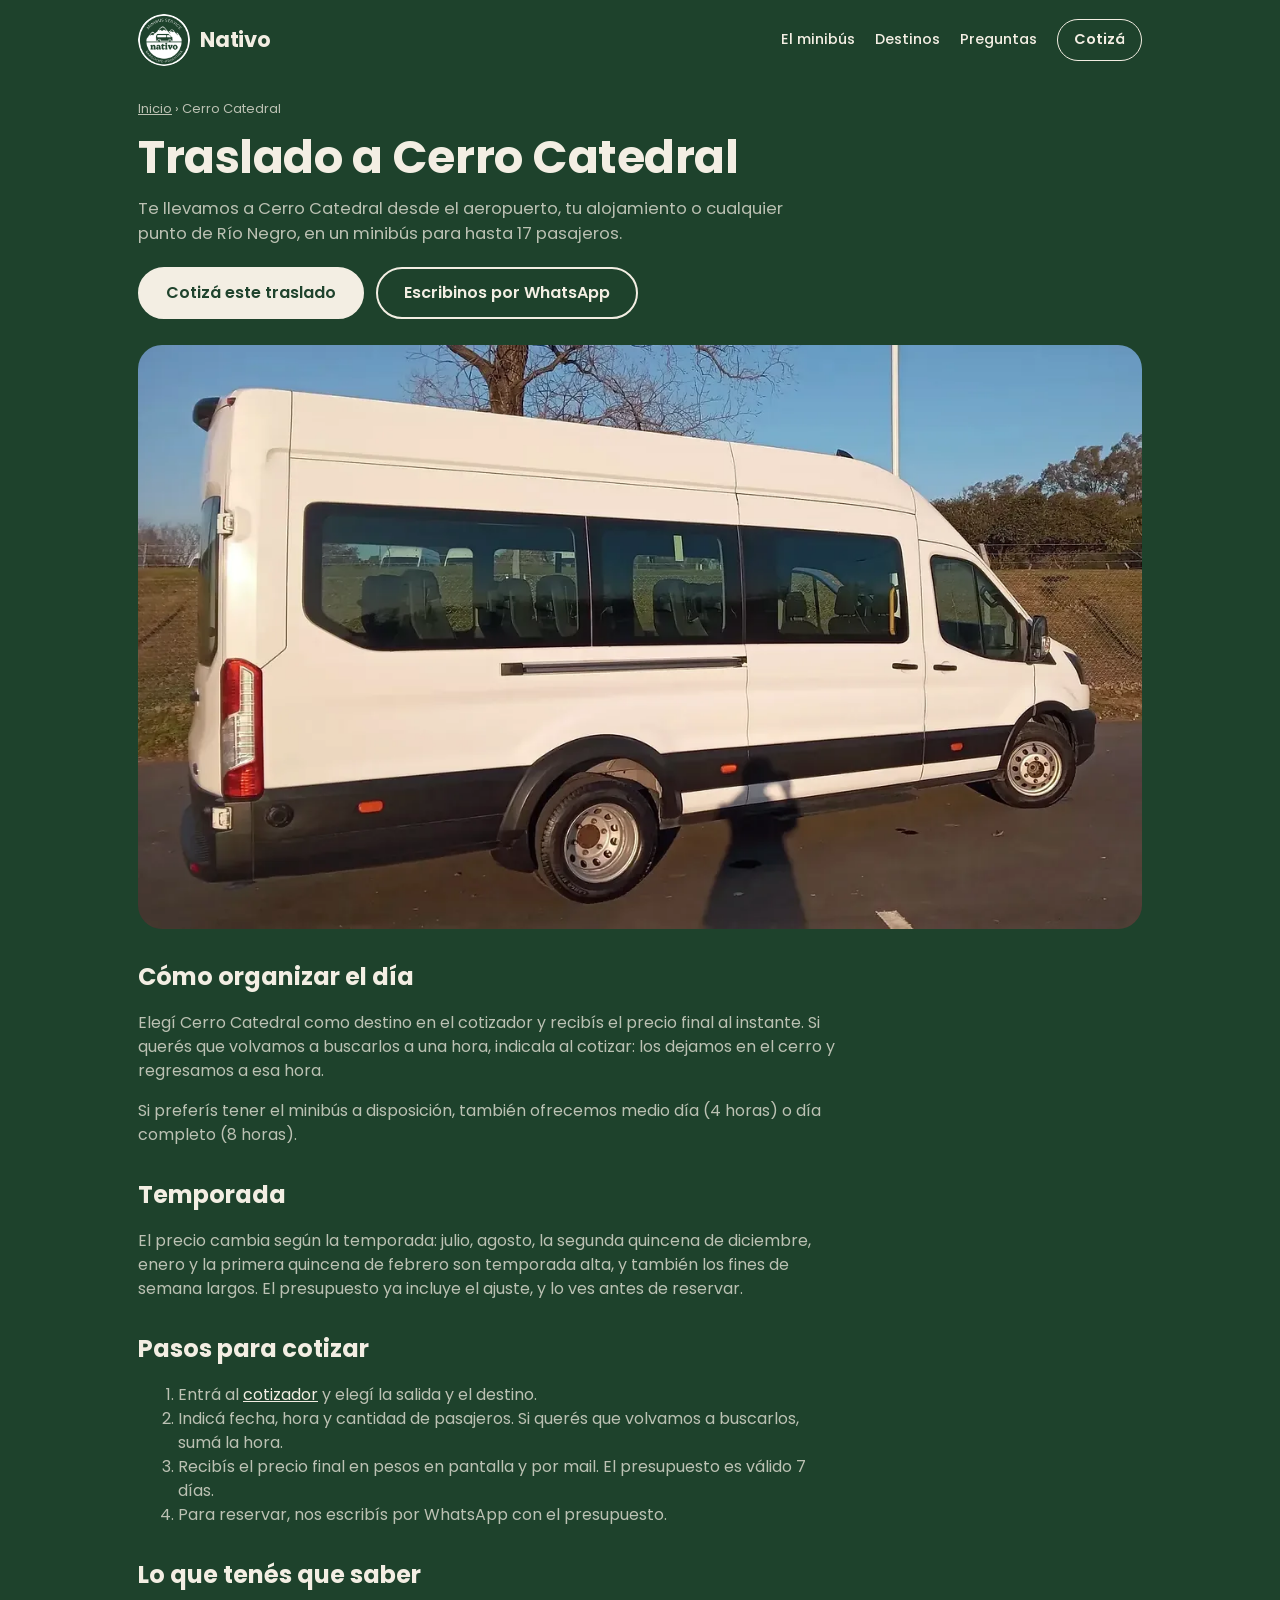
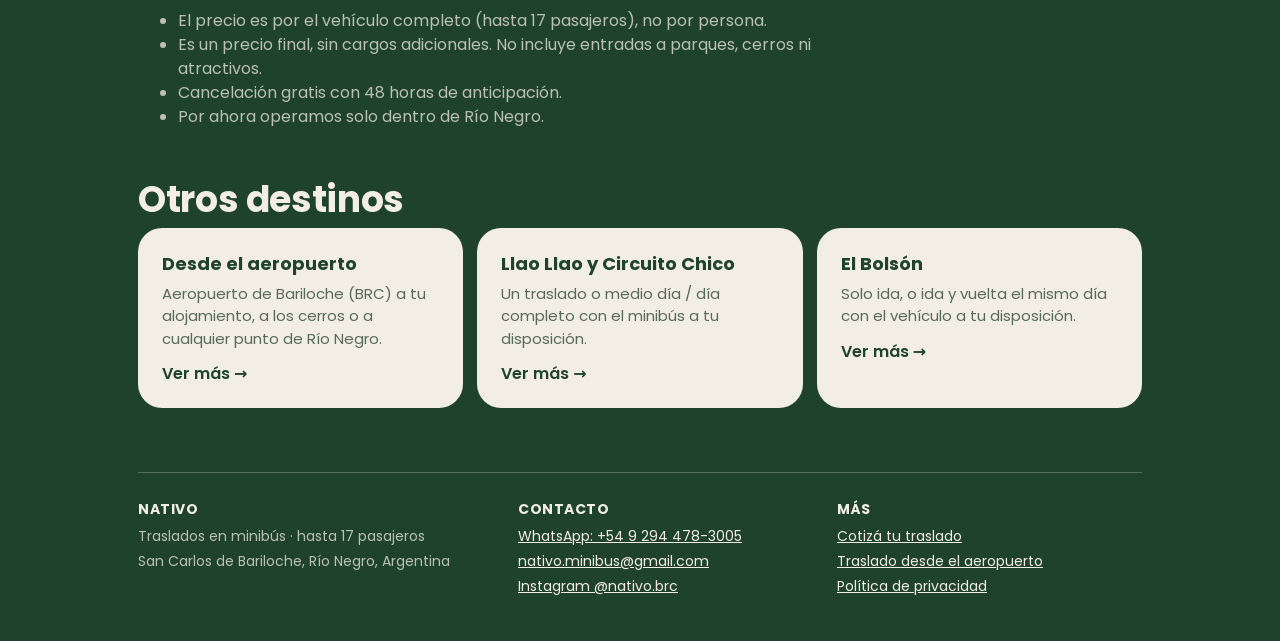
==== cerro-catedral/index.html @ 0f1cdb34 "Add files via upload" ====
<!DOCTYPE html>
<html lang="es-AR">
<head>
<meta charset="utf-8">
<meta name="viewport" content="width=device-width, initial-scale=1, viewport-fit=cover">
<title>Traslado a Cerro Catedral desde Bariloche · Nativo</title>
<meta name="description" content="Minibús para hasta 17 pasajeros a Cerro Catedral desde el aeropuerto, tu alojamiento o cualquier punto de Río Negro. Precio final al instante.">
<link rel="canonical" href="https://nativo-brc.github.io/cerro-catedral/">
<link rel="icon" type="image/png" href="/img/logo-nativo.png">
<meta property="og:type" content="website">
<meta property="og:locale" content="es_AR">
<meta property="og:site_name" content="Nativo">
<meta property="og:title" content="Traslado a Cerro Catedral desde Bariloche · Nativo">
<meta property="og:description" content="Minibús para hasta 17 pasajeros a Cerro Catedral desde el aeropuerto, tu alojamiento o cualquier punto de Río Negro. Precio final al instante.">
<meta property="og:url" content="https://nativo-brc.github.io/cerro-catedral/">
<meta property="og:image" content="https://nativo-brc.github.io/img/og-nativo.jpg">
<meta name="twitter:card" content="summary_large_image">
<link rel="preconnect" href="https://fonts.googleapis.com"><link href="https://fonts.googleapis.com/css2?family=Poppins:wght@400;500;600;700&display=swap" rel="stylesheet">
<link rel="stylesheet" href="/site.css">

</head>
<body>
<a class="skip" href="#contenido">Saltar al contenido</a>
<div class="site">
<header class="topbar">
  <a class="brand" href="/"><img src="/img/logo-nativo-claro.png" width="320" height="320" alt="Nativo" style="width:52px;height:52px"><span>Nativo</span></a>
  <nav class="nav" aria-label="Principal">
    <a href="/#vehiculo">El minibús</a>
    <a href="/#destinos">Destinos</a>
    <a href="/#preguntas">Preguntas</a>
    <a class="cta" href="/#cotizar">Cotizá</a>
  </nav>
</header>
<main id="contenido" class="page">
<p class="crumbs"><a href="/">Inicio</a> › Cerro Catedral</p>
<h1>Traslado a Cerro Catedral</h1>
<p class="lead">Te llevamos a Cerro Catedral desde el aeropuerto, tu alojamiento o cualquier punto de Río Negro, en un minibús para hasta 17 pasajeros.</p>
<div class="ctas" style="margin:0 0 26px"><a class="pill" href="/#cotizar">Cotizá este traslado</a><a class="pill alt" href="https://wa.me/5492944783005?text=Hola%20Nativo%21%20Quiero%20cotizar%20un%20traslado." rel="noopener">Escribinos por WhatsApp</a></div>
<img class="ph" src="/img/exterior-lateral-derecho.webp" width="1200" height="698" alt="Minibús Ford Transit blanco, vista lateral derecha" loading="lazy" decoding="async">
<div class="prose">
<h2>Cómo organizar el día</h2>
<p>Elegí Cerro Catedral como destino en el cotizador y recibís el precio final al instante. Si querés que volvamos a buscarlos a una hora, indicala al cotizar: los dejamos en el cerro y regresamos a esa hora.</p>
<p>Si preferís tener el minibús a disposición, también ofrecemos medio día (4 horas) o día completo (8 horas).</p>
<h2>Temporada</h2>
<p>El precio cambia según la temporada: julio, agosto, la segunda quincena de diciembre, enero y la primera quincena de febrero son temporada alta, y también los fines de semana largos. El presupuesto ya incluye el ajuste, y lo ves antes de reservar.</p>
<h2>Pasos para cotizar</h2>
<ol>
<li>Entrá al <a href="/#cotizar">cotizador</a> y elegí la salida y el destino.</li>
<li>Indicá fecha, hora y cantidad de pasajeros. Si querés que volvamos a buscarlos, sumá la hora.</li>
<li>Recibís el precio final en pesos en pantalla y por mail. El presupuesto es válido 7 días.</li>
<li>Para reservar, nos escribís por WhatsApp con el presupuesto.</li>
</ol><h2>Lo que tenés que saber</h2>
<ul>
<li>El precio es por el vehículo completo (hasta 17 pasajeros), no por persona.</li>
<li>Es un precio final, sin cargos adicionales. No incluye entradas a parques, cerros ni atractivos.</li>
<li>Cancelación gratis con 48 horas de anticipación.</li>
<li>Por ahora operamos solo dentro de Río Negro.</li>
</ul>
</div>
<section class="sec"><h2 class="t">Otros destinos</h2><div class="grid3"><a class="panel" href="/traslados-aeropuerto-bariloche/"><h3>Desde el aeropuerto</h3><p>Aeropuerto de Bariloche (BRC) a tu alojamiento, a los cerros o a cualquier punto de Río Negro.</p><span class="more">Ver más →</span></a><a class="panel" href="/llao-llao-circuito-chico/"><h3>Llao Llao y Circuito Chico</h3><p>Un traslado o medio día / día completo con el minibús a tu disposición.</p><span class="more">Ver más →</span></a><a class="panel" href="/el-bolson/"><h3>El Bolsón</h3><p>Solo ida, o ida y vuelta el mismo día con el vehículo a tu disposición.</p><span class="more">Ver más →</span></a></div></section>
</main>
<footer class="sitefoot">
  <div><h3>Nativo</h3><p>Traslados en minibús · hasta 17 pasajeros</p><p>San Carlos de Bariloche, Río Negro, Argentina</p></div>
  <div><h3>Contacto</h3><p><a href="https://wa.me/5492944783005?text=Hola%20Nativo%21%20Quiero%20cotizar%20un%20traslado." rel="noopener">WhatsApp: +54 9 294 478-3005</a></p><p><a href="mailto:nativo.minibus@gmail.com">nativo.minibus@gmail.com</a></p><p><a href="https://www.instagram.com/nativo.brc/" rel="noopener">Instagram @nativo.brc</a></p></div>
  <div><h3>Más</h3><p><a href="/#cotizar">Cotizá tu traslado</a></p><p><a href="/traslados-aeropuerto-bariloche/">Traslado desde el aeropuerto</a></p><p><a href="/privacidad/">Política de privacidad</a></p></div>
</footer>
</div>
</body>
</html>
---- site.css ----
:root{
  --bg:#1E422C; --card:#F3EEE3; --field:#FBF8F1; --ink:#1F432D; --ink2:#56695A; --line:#D9D2BF;
  --on-bg:#F3EEE3; --on-bg2:rgba(243,238,227,.74); --err:#A8381F; --okbg:#E4EBDD;
  box-sizing:border-box; padding-top:env(safe-area-inset-top,0px); padding-bottom:env(safe-area-inset-bottom,0px);
}
html{scroll-padding-top:env(safe-area-inset-top,0px)}
*,*::before,*::after{box-sizing:inherit}
html,body{margin:0}
body{background:var(--bg);color:var(--on-bg);font-family:'Poppins',system-ui,-apple-system,'Segoe UI',Roboto,Helvetica,Arial,sans-serif;font-size:16px;line-height:1.5;-webkit-text-size-adjust:100%}
.wrap{max-width:500px;margin:0 auto;padding:16px 18px 56px}
.hero{text-align:center;padding:22px 0 22px}
.logo{width:128px;height:128px;display:block;margin:0 auto 14px}
h1{font-size:clamp(30px,8.4vw,40px);line-height:1.1;margin:0 0 10px;font-weight:700;letter-spacing:-.01em}
.lead{margin:0 auto;max-width:34ch;color:var(--on-bg2);font-size:15px}
.tabs{display:flex;gap:8px;margin:0 0 14px}
.tab{flex:1;border:1.5px solid var(--on-bg);background:transparent;color:var(--on-bg);font-family:inherit;font-weight:600;font-size:14px;line-height:1.2;padding:12px 10px;border-radius:999px;cursor:pointer}
.tab[aria-selected="true"]{background:var(--on-bg);color:var(--ink)}
.tab:focus-visible,.btn:focus-visible,summary:focus-visible,.step button:focus-visible{outline:3px solid #F3EEE3;outline-offset:2px}
.card{background:var(--card);color:var(--ink);border-radius:28px;padding:24px 22px}
.card h2{font-size:20px;margin:0 0 4px;font-weight:700}
.sub{margin:0 0 18px;color:var(--ink2);font-size:14px}
.field{margin:0 0 14px}
.field label,.lbl{display:block;font-weight:500;font-size:14px;margin:0 0 5px}
.hint{display:block;color:var(--ink2);font-size:12.5px;margin-top:4px;line-height:1.35}
input[type=text],input[type=email],input[type=tel],input[type=date],input[type=time],input[type=number]{
  width:100%;font-family:inherit;font-weight:500;font-size:16px;line-height:1.3;color:var(--ink);background:var(--field);border:1.5px solid var(--line);border-radius:14px;padding:12px 14px;min-height:48px}
input:focus-visible{outline:3px solid var(--ink);outline-offset:1px;border-color:var(--ink)}
gmp-place-autocomplete{display:block;width:100%;color-scheme:light}
.chips{display:flex;flex-wrap:wrap;gap:8px;margin-top:10px}
.chip{border:1.5px solid var(--ink);background:transparent;color:var(--ink);font-family:inherit;font-weight:500;font-size:13.5px;line-height:1.2;padding:8px 13px;border-radius:999px;cursor:pointer}
.chip:hover,.chip:focus-visible{background:var(--ink);color:var(--card);outline:none}
.elegido{display:flex;align-items:center;justify-content:space-between;gap:12px;background:var(--field);border:1.5px solid var(--ink);border-radius:14px;padding:11px 14px;font-weight:600;font-size:16px}
.elegido button{border:0;background:transparent;color:var(--ink);font-family:inherit;font-weight:500;font-size:14px;text-decoration:underline;cursor:pointer;padding:6px 2px;flex:none}
.two{display:grid;grid-template-columns:1fr 1fr;gap:12px}
.step{display:flex;align-items:center;gap:10px}
.step button{width:48px;height:48px;border-radius:50%;border:1.5px solid var(--ink);background:transparent;color:var(--ink);font-family:inherit;font-weight:600;font-size:22px;line-height:1;cursor:pointer}
.step input{text-align:center;max-width:90px}
.err{display:block;color:var(--err);font-size:13px;margin-top:5px;font-weight:500}
.sep{border:0;border-top:1px solid var(--line);margin:20px 0}
.check{display:flex;gap:10px;align-items:flex-start;margin:0 0 12px;font-size:13.5px;line-height:1.4}
.check input{margin-top:3px;width:20px;height:20px;accent-color:#1F432D;flex:none}
.btn{display:flex;flex-direction:column;align-items:center;justify-content:center;gap:2px;width:100%;min-height:56px;border-radius:999px;border:2px solid var(--ink);background:var(--ink);color:var(--card);font-family:inherit;font-weight:600;font-size:17px;line-height:1.2;padding:12px 18px;text-decoration:none;cursor:pointer;text-align:center}
.btn small{font-weight:500;font-size:14px;opacity:.9}
.btn.alt{background:transparent;color:var(--ink)}
.btn[disabled]{opacity:.55;cursor:not-allowed}
.btn+.btn{margin-top:10px}
.notice{border-radius:18px;padding:14px 16px;background:var(--okbg);color:var(--ink);font-size:14.5px;margin:0 0 16px}
.notice.bad{background:#F1DCD3;color:#6B2412}
.notice a{color:inherit;font-weight:600}
details.mini{font-size:13px;color:var(--ink2);margin:0 0 14px}
details.mini summary{cursor:pointer;font-weight:500}
.trampa{position:absolute;left:-9999px;width:1px;height:1px;overflow:hidden}
#result{margin-top:18px;scroll-margin-top:12px}
.qhead{display:flex;gap:12px;align-items:center;margin:0 0 14px}
.qhead img{width:48px;height:48px;flex:none}
.qcode{margin:0;font-weight:700;font-size:16px}
.qvalid{margin:0;color:var(--ink2);font-size:13px}
.rows{margin:0 0 6px}
.row{padding:12px 0;border-top:1px solid var(--line)}
.row dt{font-size:11.5px;letter-spacing:.16em;text-transform:uppercase;color:var(--ink2);margin:0 0 2px}
.row dd{margin:0;font-weight:600;font-size:17px;line-height:1.3;overflow-wrap:anywhere}
.pricebox{border-top:2px solid var(--ink);margin-top:6px;padding:16px 0 4px}
.plabel{margin:0;font-size:13px;color:var(--ink2);font-weight:500}
.price{margin:0;font-size:clamp(40px,12vw,54px);line-height:1.1;font-weight:700;letter-spacing:-.02em}
.pp{margin:6px 0 0;font-size:15px}
.pp2{margin:2px 0 0;color:var(--ink2);font-size:13px}
.notes{margin:16px 0 18px;padding:0;list-style:none;font-size:13.5px;color:var(--ink2)}
.notes li{padding:5px 0 5px 18px;position:relative}
.notes li::before{content:"";position:absolute;left:2px;top:13px;width:6px;height:6px;border-radius:50%;background:var(--ink)}
.opt{border:1.5px solid var(--line);border-radius:20px;padding:16px;margin:0 0 12px}
.opt h3{margin:0;font-size:17px}
.opt .price{font-size:34px}
.opt p{margin:4px 0}
.alsmall{font-size:13.5px;color:var(--ink2)}
.mail{font-size:12.5px;color:var(--ink2);margin:12px 0 0}
.foot{text-align:center;margin-top:28px;font-size:13px;color:var(--on-bg2)}
[hidden]{display:none!important}
@media (prefers-reduced-motion:no-preference){html{scroll-behavior:smooth}}

/* ===== sitio (landing y páginas de destino) ===== */
a{color:inherit}
.site{max-width:1040px;margin:0 auto;padding:0 18px}
.skip{position:absolute;left:-9999px}
.skip:focus{left:12px;top:12px;background:var(--card);color:var(--ink);padding:8px 12px;border-radius:10px;z-index:9}
.topbar{display:flex;align-items:center;justify-content:space-between;gap:12px;padding:14px 0}
.brand{display:flex;align-items:center;gap:10px;color:var(--on-bg);text-decoration:none;font-weight:700;font-size:21px;letter-spacing:-.01em}
.brand img{display:block;border-radius:50%}
.nav{display:flex;gap:20px;align-items:center}
.nav a{color:var(--on-bg);text-decoration:none;font-weight:500;font-size:14.5px}
.nav a:hover{text-decoration:underline}
.nav a.cta{border:1.5px solid var(--on-bg);padding:9px 16px;border-radius:999px;font-weight:600}
.nav a.cta:hover{background:var(--on-bg);color:var(--ink);text-decoration:none}
@media (max-width:700px){.nav a:not(.cta){display:none}}
.hero2{display:grid;gap:26px;padding:20px 0 34px;align-items:center}
@media (min-width:860px){.hero2{grid-template-columns:1.05fr 1fr;gap:46px;padding:44px 0 52px}}
.hero2 h1{font-size:clamp(32px,6.6vw,54px);margin:0 0 14px}
.hero2 .lead{max-width:48ch;font-size:16.5px;margin:0 0 22px}
.hero2 img.ph{width:100%;height:auto;border-radius:26px;display:block}
.ctas{display:flex;flex-wrap:wrap;gap:12px}
.pill{display:inline-flex;align-items:center;justify-content:center;min-height:52px;padding:0 26px;border-radius:999px;border:2px solid var(--on-bg);background:var(--on-bg);color:var(--ink);font-weight:600;font-size:16px;text-decoration:none}
.pill.alt{background:transparent;color:var(--on-bg)}
.pill:hover{opacity:.9}
.pill:focus-visible{outline:3px solid #fff;outline-offset:2px}
.trust{list-style:none;margin:0;padding:0 0 12px;display:grid;gap:10px}
@media (min-width:760px){.trust{grid-template-columns:repeat(4,1fr)}}
.trust li{border:1.5px solid rgba(243,238,227,.35);border-radius:18px;padding:12px 14px;font-size:14px;line-height:1.35}
.sec{padding:34px 0}
.sec h2.t{font-size:clamp(25px,4.8vw,36px);line-height:1.15;margin:0 0 8px;letter-spacing:-.01em}
.sec .intro{color:var(--on-bg2);max-width:62ch;margin:0 0 22px}
.grid3{display:grid;gap:14px}
@media (min-width:760px){.grid3{grid-template-columns:repeat(3,1fr)}}
.grid2{display:grid;gap:14px}
@media (min-width:760px){.grid2{grid-template-columns:repeat(2,1fr)}}
.panel{background:var(--card);color:var(--ink);border-radius:24px;padding:22px 24px}
.panel h3{margin:0 0 6px;font-size:18px}
.panel p{margin:0;color:var(--ink2);font-size:15px}
.panel .n{display:inline-flex;width:34px;height:34px;border-radius:50%;background:var(--ink);color:var(--card);align-items:center;justify-content:center;font-weight:700;margin-bottom:10px}
.panel .more{display:inline-block;margin-top:12px;font-weight:600;color:var(--ink)}
a.panel{display:block;text-decoration:none}
a.panel:hover{outline:3px solid var(--on-bg);outline-offset:2px}
.feat{list-style:none;margin:0;padding:0;display:grid;gap:8px}
.feat li{position:relative;padding-left:22px;font-size:15px;color:var(--ink)}
.feat li::before{content:"";position:absolute;left:2px;top:9px;width:8px;height:8px;border-radius:50%;background:var(--ink)}
.veh{display:grid;gap:18px;align-items:start}
@media (min-width:860px){.veh{grid-template-columns:.9fr 1.1fr;gap:30px}}
.gal{display:grid;grid-template-columns:repeat(2,1fr);gap:10px;margin:0;padding:0;list-style:none}
@media (min-width:860px){.gal{grid-template-columns:repeat(3,1fr)}}
.gal figure{margin:0}
.gal img{width:100%;height:auto;display:block;border-radius:16px;aspect-ratio:4/3;object-fit:cover}
.gal figcaption{font-size:12.5px;color:var(--on-bg2);margin-top:4px}
.cot{padding:30px 0 10px}
.cot-head{text-align:center;max-width:500px;margin:0 auto 14px}
.cot-head h2{font-size:clamp(28px,6vw,38px);margin:0 0 8px}
.faq details{background:var(--card);color:var(--ink);border-radius:18px;padding:14px 18px;margin:0 0 10px}
.faq summary{cursor:pointer;font-weight:600;font-size:16px}
.faq details p{margin:10px 0 2px;color:var(--ink2);font-size:15px}
.crumbs{font-size:13px;color:var(--on-bg2);padding:6px 0 0}
.crumbs a{color:var(--on-bg2)}
.page h1{font-size:clamp(30px,6vw,46px);margin:8px 0 14px;line-height:1.12}
.page .lead{max-width:60ch;font-size:16.5px;margin:0 0 20px}
.page .ph{width:100%;height:auto;border-radius:24px;display:block}
.prose{max-width:70ch}
.prose h2{font-size:24px;margin:30px 0 8px}
.prose p,.prose li{color:var(--on-bg2)}
.prose a{color:var(--on-bg)}
.sitefoot{border-top:1px solid rgba(243,238,227,.25);margin-top:30px;padding:26px 0 40px;display:grid;gap:14px;font-size:14px;color:var(--on-bg2)}
@media (min-width:760px){.sitefoot{grid-template-columns:1.2fr 1fr 1fr}}
.sitefoot a{color:var(--on-bg)}
.sitefoot h3{margin:0 0 6px;font-size:14px;color:var(--on-bg);letter-spacing:.04em;text-transform:uppercase}
.sitefoot p{margin:0 0 4px}
.wrap.c{padding-top:0}
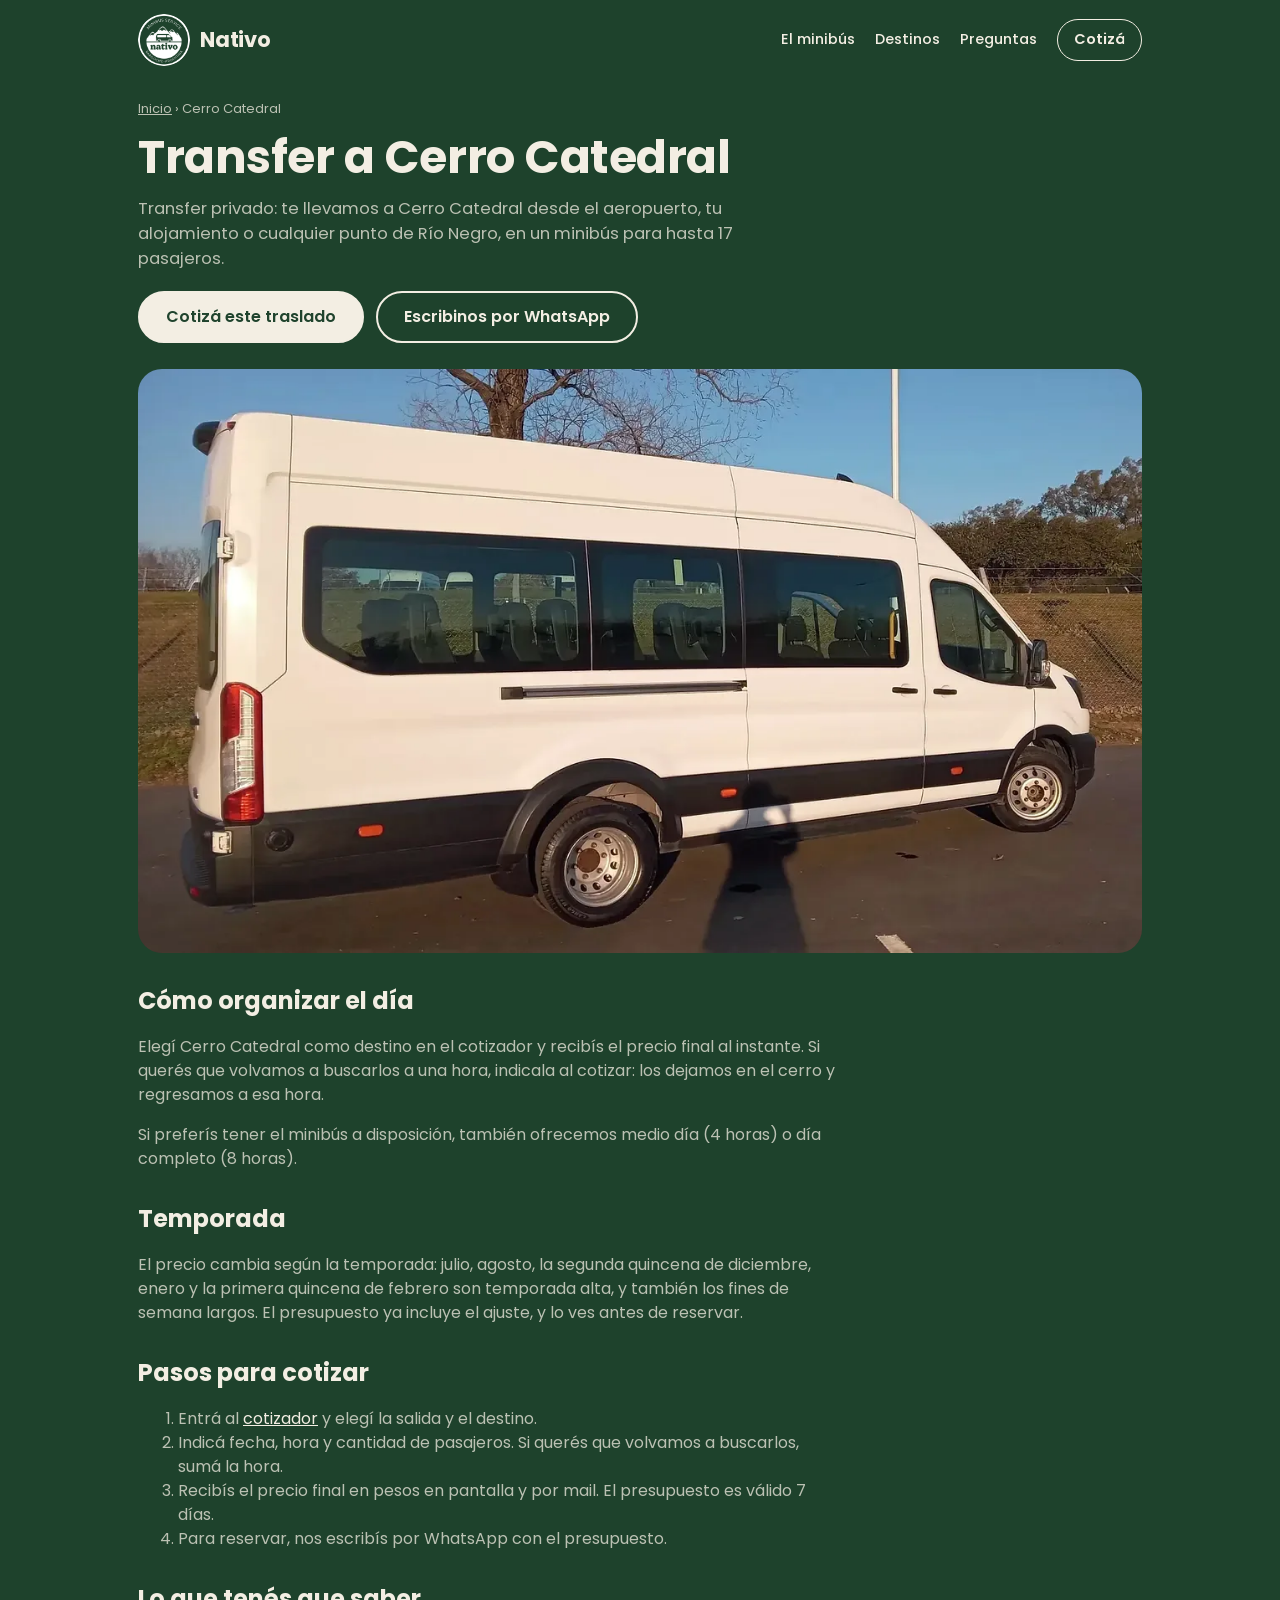
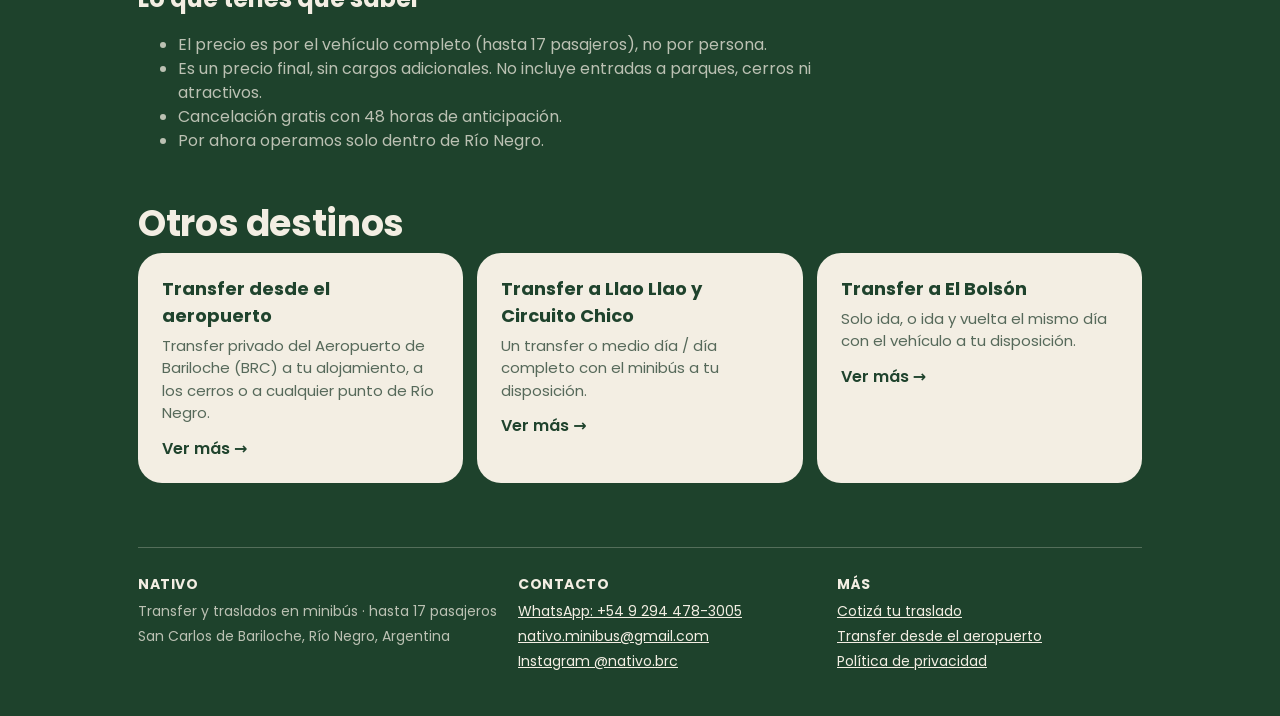
==== commit 34e75c59: "Add files via upload" ====
--- a/cerro-catedral/index.html
+++ b/cerro-catedral/index.html
@@ -3,15 +3,15 @@
 <head>
 <meta charset="utf-8">
 <meta name="viewport" content="width=device-width, initial-scale=1, viewport-fit=cover">
-<title>Traslado a Cerro Catedral desde Bariloche · Nativo</title>
-<meta name="description" content="Minibús para hasta 17 pasajeros a Cerro Catedral desde el aeropuerto, tu alojamiento o cualquier punto de Río Negro. Precio final al instante.">
+<title>Transfer a Cerro Catedral desde Bariloche · Minibús privado | Nativo</title>
+<meta name="description" content="Transfer privado en minibús para hasta 17 pasajeros a Cerro Catedral desde el aeropuerto, tu alojamiento o cualquier punto de Río Negro. Precio final al instante.">
 <link rel="canonical" href="https://nativo-brc.github.io/cerro-catedral/">
 <link rel="icon" type="image/png" href="/img/logo-nativo.png">
 <meta property="og:type" content="website">
 <meta property="og:locale" content="es_AR">
 <meta property="og:site_name" content="Nativo">
-<meta property="og:title" content="Traslado a Cerro Catedral desde Bariloche · Nativo">
-<meta property="og:description" content="Minibús para hasta 17 pasajeros a Cerro Catedral desde el aeropuerto, tu alojamiento o cualquier punto de Río Negro. Precio final al instante.">
+<meta property="og:title" content="Transfer a Cerro Catedral desde Bariloche · Minibús privado | Nativo">
+<meta property="og:description" content="Transfer privado en minibús para hasta 17 pasajeros a Cerro Catedral desde el aeropuerto, tu alojamiento o cualquier punto de Río Negro. Precio final al instante.">
 <meta property="og:url" content="https://nativo-brc.github.io/cerro-catedral/">
 <meta property="og:image" content="https://nativo-brc.github.io/img/og-nativo.jpg">
 <meta name="twitter:card" content="summary_large_image">
@@ -33,8 +33,8 @@
 </header>
 <main id="contenido" class="page">
 <p class="crumbs"><a href="/">Inicio</a> › Cerro Catedral</p>
-<h1>Traslado a Cerro Catedral</h1>
-<p class="lead">Te llevamos a Cerro Catedral desde el aeropuerto, tu alojamiento o cualquier punto de Río Negro, en un minibús para hasta 17 pasajeros.</p>
+<h1>Transfer a Cerro Catedral</h1>
+<p class="lead">Transfer privado: te llevamos a Cerro Catedral desde el aeropuerto, tu alojamiento o cualquier punto de Río Negro, en un minibús para hasta 17 pasajeros.</p>
 <div class="ctas" style="margin:0 0 26px"><a class="pill" href="/#cotizar">Cotizá este traslado</a><a class="pill alt" href="https://wa.me/5492944783005?text=Hola%20Nativo%21%20Quiero%20cotizar%20un%20traslado." rel="noopener">Escribinos por WhatsApp</a></div>
 <img class="ph" src="/img/exterior-lateral-derecho.webp" width="1200" height="698" alt="Minibús Ford Transit blanco, vista lateral derecha" loading="lazy" decoding="async">
 <div class="prose">
@@ -57,12 +57,12 @@
 <li>Por ahora operamos solo dentro de Río Negro.</li>
 </ul>
 </div>
-<section class="sec"><h2 class="t">Otros destinos</h2><div class="grid3"><a class="panel" href="/traslados-aeropuerto-bariloche/"><h3>Desde el aeropuerto</h3><p>Aeropuerto de Bariloche (BRC) a tu alojamiento, a los cerros o a cualquier punto de Río Negro.</p><span class="more">Ver más →</span></a><a class="panel" href="/llao-llao-circuito-chico/"><h3>Llao Llao y Circuito Chico</h3><p>Un traslado o medio día / día completo con el minibús a tu disposición.</p><span class="more">Ver más →</span></a><a class="panel" href="/el-bolson/"><h3>El Bolsón</h3><p>Solo ida, o ida y vuelta el mismo día con el vehículo a tu disposición.</p><span class="more">Ver más →</span></a></div></section>
+<section class="sec"><h2 class="t">Otros destinos</h2><div class="grid3"><a class="panel" href="/traslados-aeropuerto-bariloche/"><h3>Transfer desde el aeropuerto</h3><p>Transfer privado del Aeropuerto de Bariloche (BRC) a tu alojamiento, a los cerros o a cualquier punto de Río Negro.</p><span class="more">Ver más →</span></a><a class="panel" href="/llao-llao-circuito-chico/"><h3>Transfer a Llao Llao y Circuito Chico</h3><p>Un transfer o medio día / día completo con el minibús a tu disposición.</p><span class="more">Ver más →</span></a><a class="panel" href="/el-bolson/"><h3>Transfer a El Bolsón</h3><p>Solo ida, o ida y vuelta el mismo día con el vehículo a tu disposición.</p><span class="more">Ver más →</span></a></div></section>
 </main>
 <footer class="sitefoot">
-  <div><h3>Nativo</h3><p>Traslados en minibús · hasta 17 pasajeros</p><p>San Carlos de Bariloche, Río Negro, Argentina</p></div>
+  <div><h3>Nativo</h3><p>Transfer y traslados en minibús · hasta 17 pasajeros</p><p>San Carlos de Bariloche, Río Negro, Argentina</p></div>
   <div><h3>Contacto</h3><p><a href="https://wa.me/5492944783005?text=Hola%20Nativo%21%20Quiero%20cotizar%20un%20traslado." rel="noopener">WhatsApp: +54 9 294 478-3005</a></p><p><a href="mailto:nativo.minibus@gmail.com">nativo.minibus@gmail.com</a></p><p><a href="https://www.instagram.com/nativo.brc/" rel="noopener">Instagram @nativo.brc</a></p></div>
-  <div><h3>Más</h3><p><a href="/#cotizar">Cotizá tu traslado</a></p><p><a href="/traslados-aeropuerto-bariloche/">Traslado desde el aeropuerto</a></p><p><a href="/privacidad/">Política de privacidad</a></p></div>
+  <div><h3>Más</h3><p><a href="/#cotizar">Cotizá tu traslado</a></p><p><a href="/traslados-aeropuerto-bariloche/">Transfer desde el aeropuerto</a></p><p><a href="/privacidad/">Política de privacidad</a></p></div>
 </footer>
 </div>
 </body>
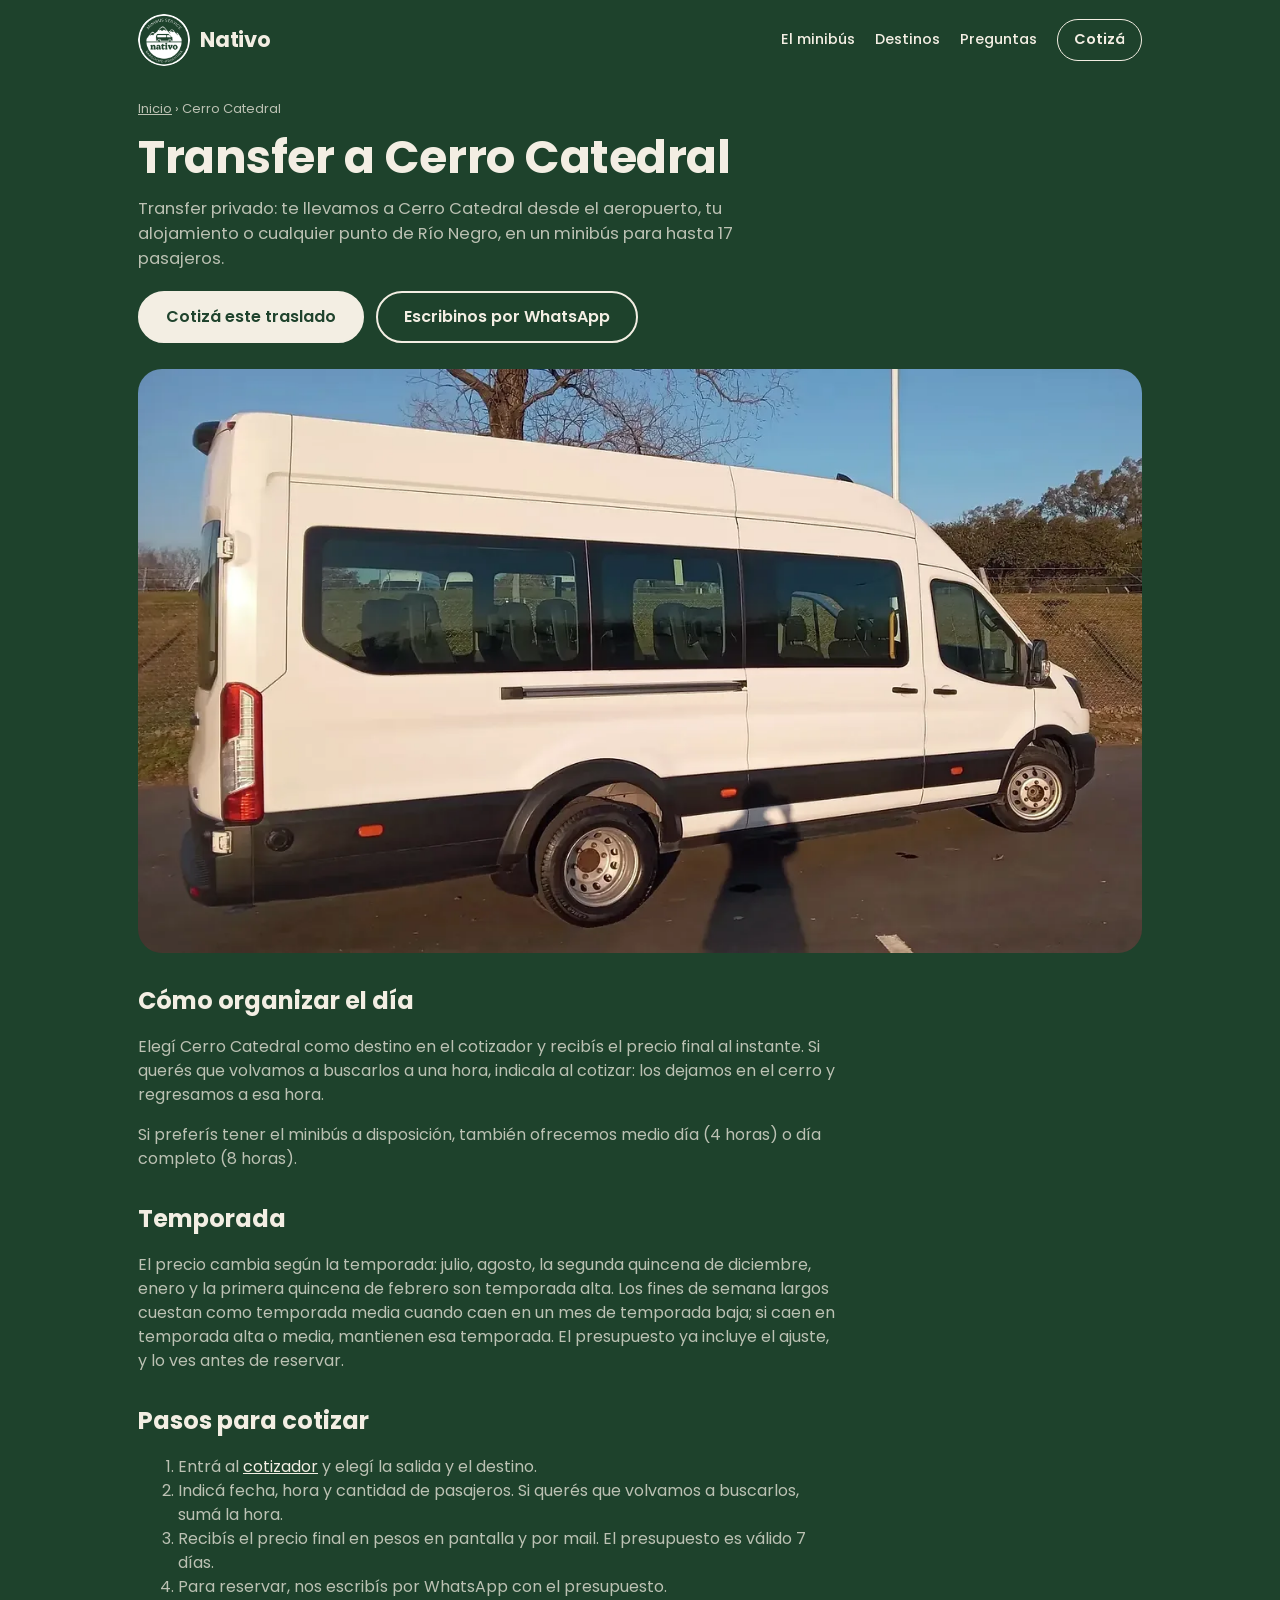
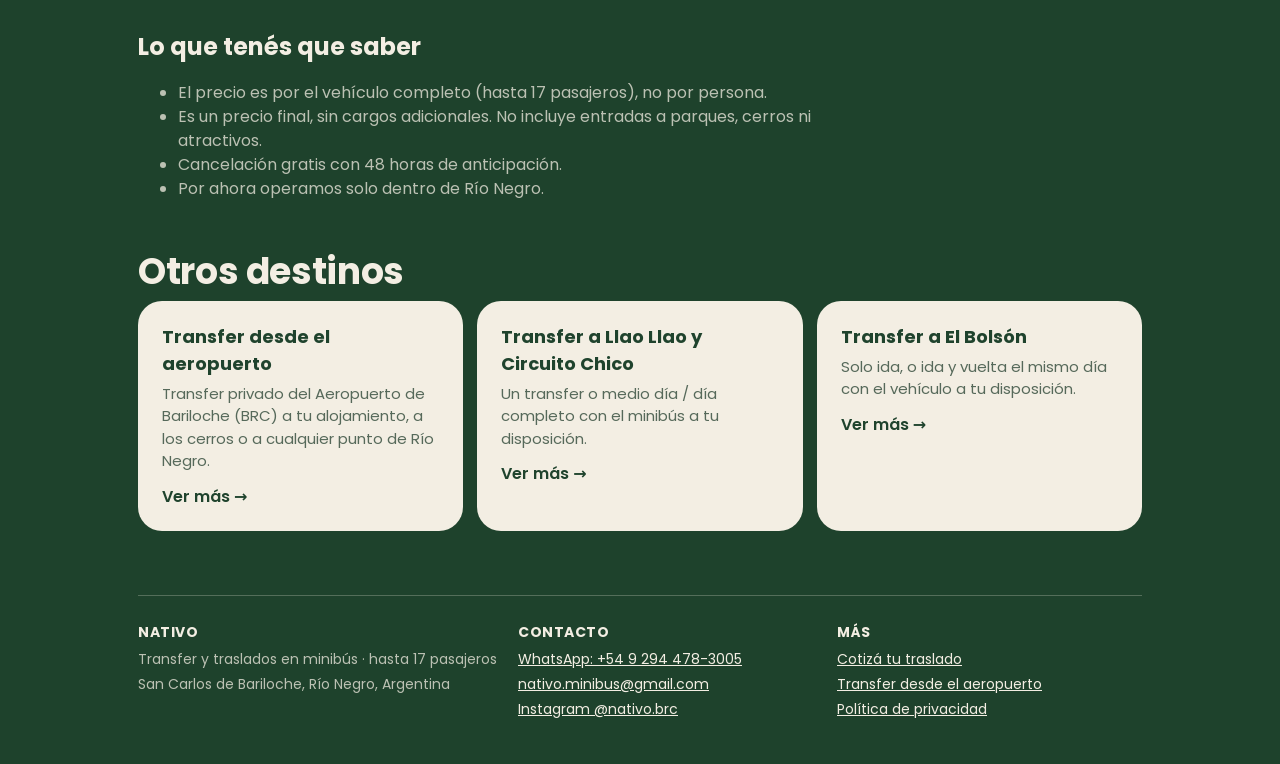
==== commit 84cda5b0: "Add files via upload" ====
--- a/cerro-catedral/index.html
+++ b/cerro-catedral/index.html
@@ -42,7 +42,7 @@
 <p>Elegí Cerro Catedral como destino en el cotizador y recibís el precio final al instante. Si querés que volvamos a buscarlos a una hora, indicala al cotizar: los dejamos en el cerro y regresamos a esa hora.</p>
 <p>Si preferís tener el minibús a disposición, también ofrecemos medio día (4 horas) o día completo (8 horas).</p>
 <h2>Temporada</h2>
-<p>El precio cambia según la temporada: julio, agosto, la segunda quincena de diciembre, enero y la primera quincena de febrero son temporada alta, y también los fines de semana largos. El presupuesto ya incluye el ajuste, y lo ves antes de reservar.</p>
+<p>El precio cambia según la temporada: julio, agosto, la segunda quincena de diciembre, enero y la primera quincena de febrero son temporada alta. Los fines de semana largos cuestan como temporada media cuando caen en un mes de temporada baja; si caen en temporada alta o media, mantienen esa temporada. El presupuesto ya incluye el ajuste, y lo ves antes de reservar.</p>
 <h2>Pasos para cotizar</h2>
 <ol>
 <li>Entrá al <a href="/#cotizar">cotizador</a> y elegí la salida y el destino.</li>
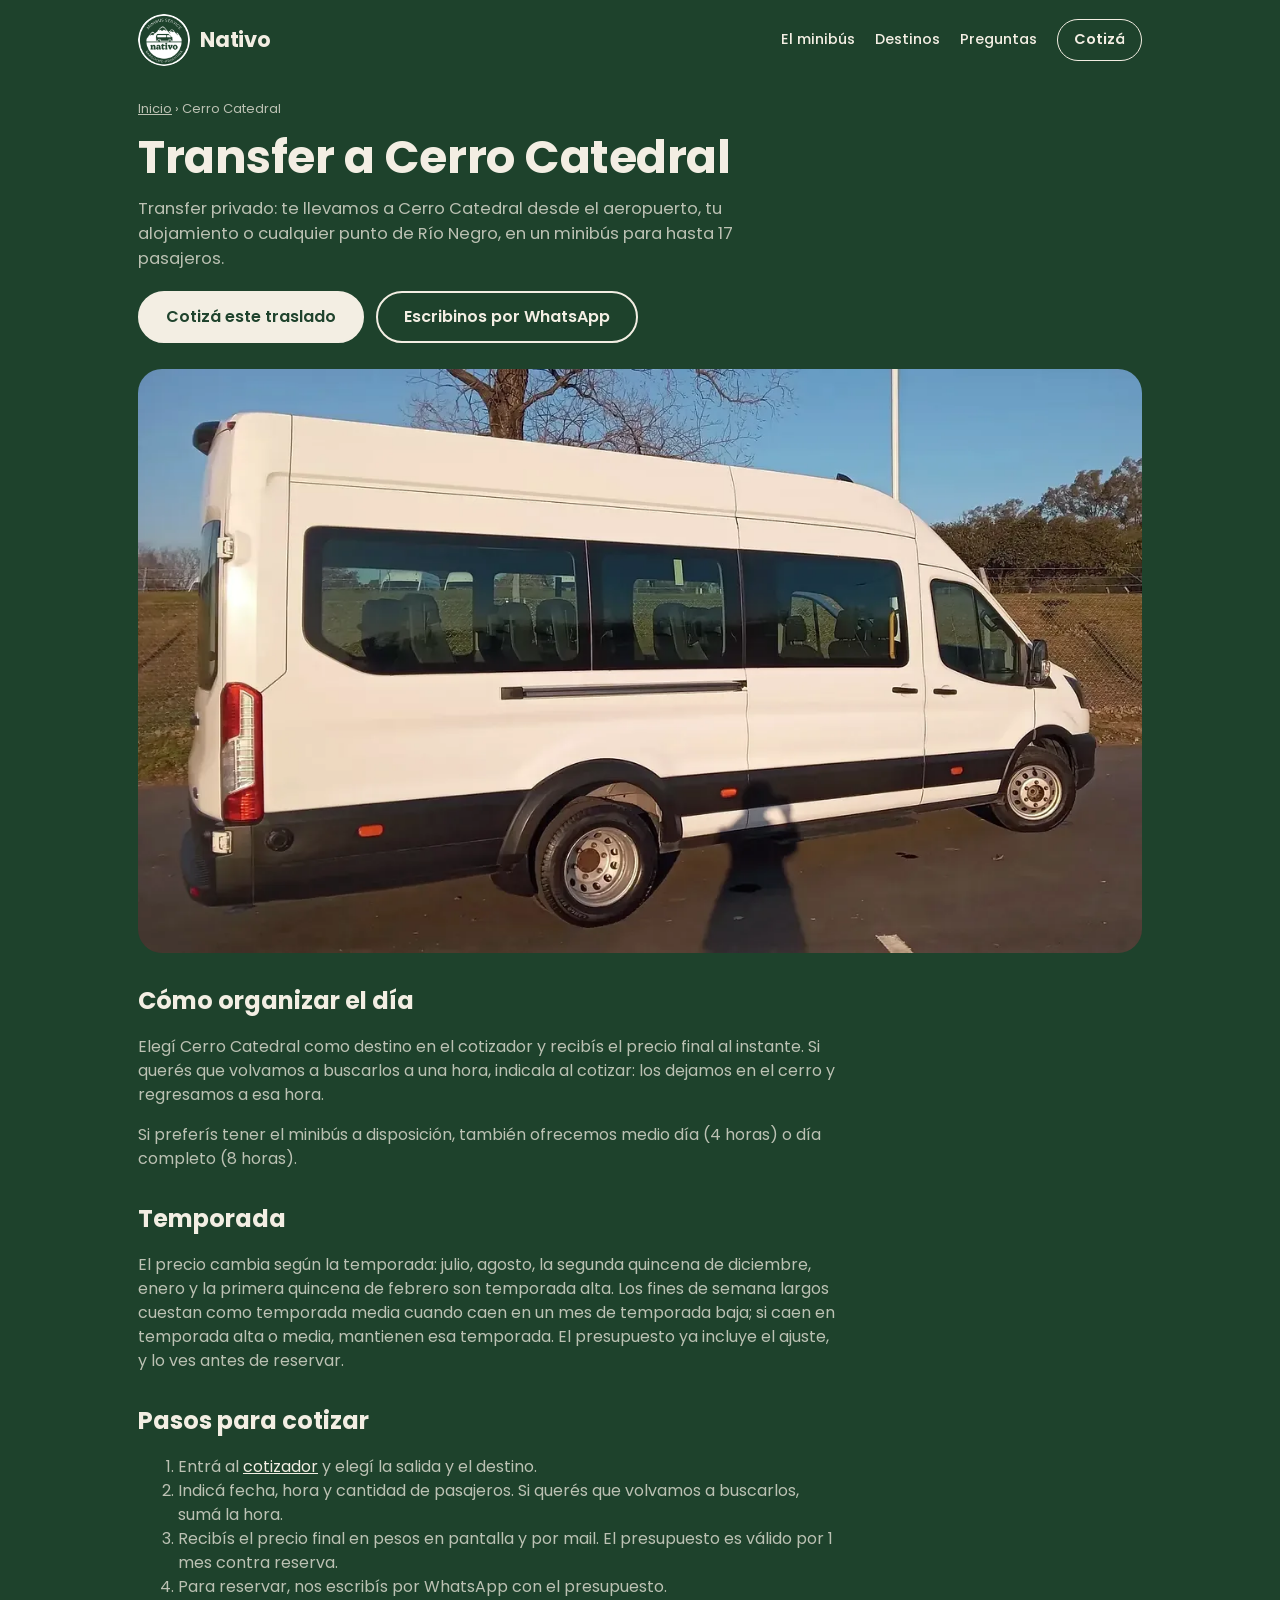
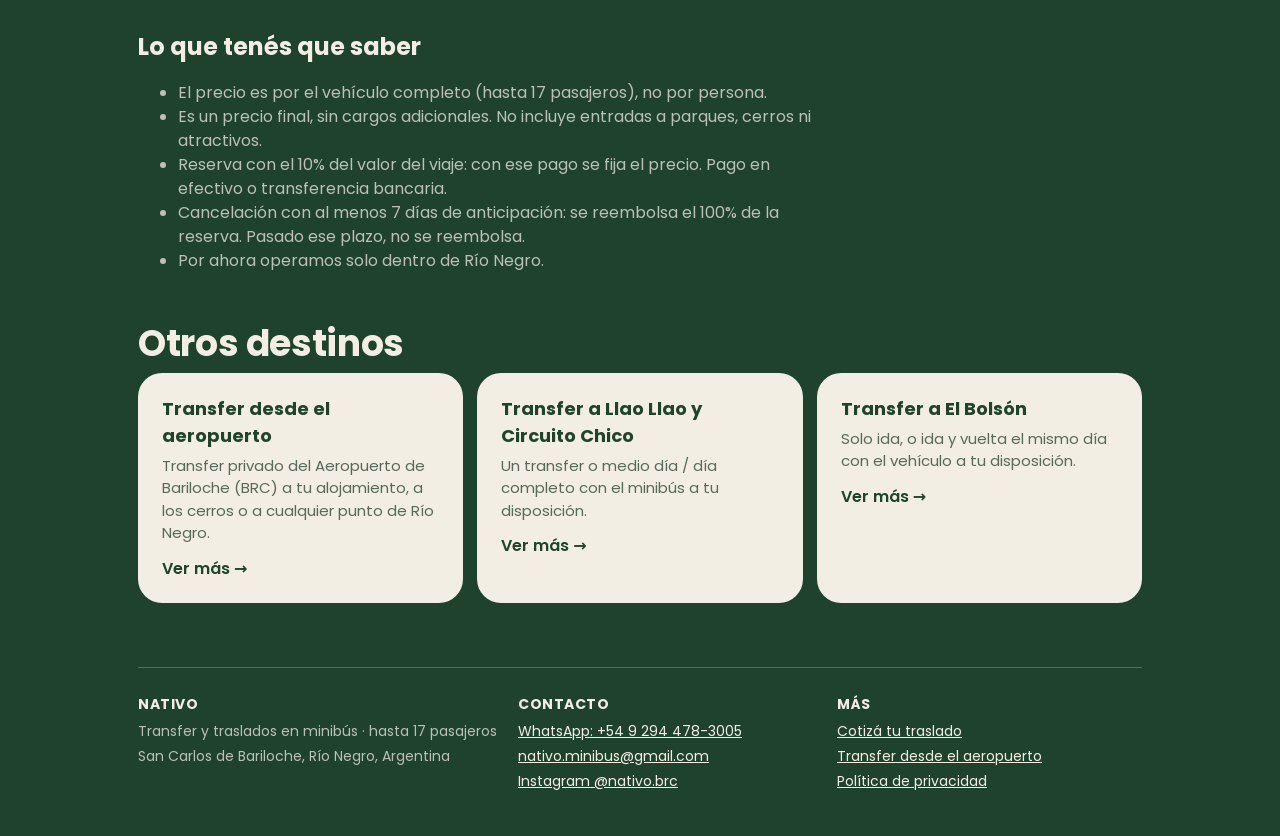
==== commit d6658587: "Add files via upload" ====
--- a/cerro-catedral/index.html
+++ b/cerro-catedral/index.html
@@ -47,13 +47,14 @@
 <ol>
 <li>Entrá al <a href="/#cotizar">cotizador</a> y elegí la salida y el destino.</li>
 <li>Indicá fecha, hora y cantidad de pasajeros. Si querés que volvamos a buscarlos, sumá la hora.</li>
-<li>Recibís el precio final en pesos en pantalla y por mail. El presupuesto es válido 7 días.</li>
+<li>Recibís el precio final en pesos en pantalla y por mail. El presupuesto es válido por 1 mes contra reserva.</li>
 <li>Para reservar, nos escribís por WhatsApp con el presupuesto.</li>
 </ol><h2>Lo que tenés que saber</h2>
 <ul>
 <li>El precio es por el vehículo completo (hasta 17 pasajeros), no por persona.</li>
 <li>Es un precio final, sin cargos adicionales. No incluye entradas a parques, cerros ni atractivos.</li>
-<li>Cancelación gratis con 48 horas de anticipación.</li>
+<li>Reserva con el 10% del valor del viaje: con ese pago se fija el precio. Pago en efectivo o transferencia bancaria.</li>
+<li>Cancelación con al menos 7 días de anticipación: se reembolsa el 100% de la reserva. Pasado ese plazo, no se reembolsa.</li>
 <li>Por ahora operamos solo dentro de Río Negro.</li>
 </ul>
 </div>
